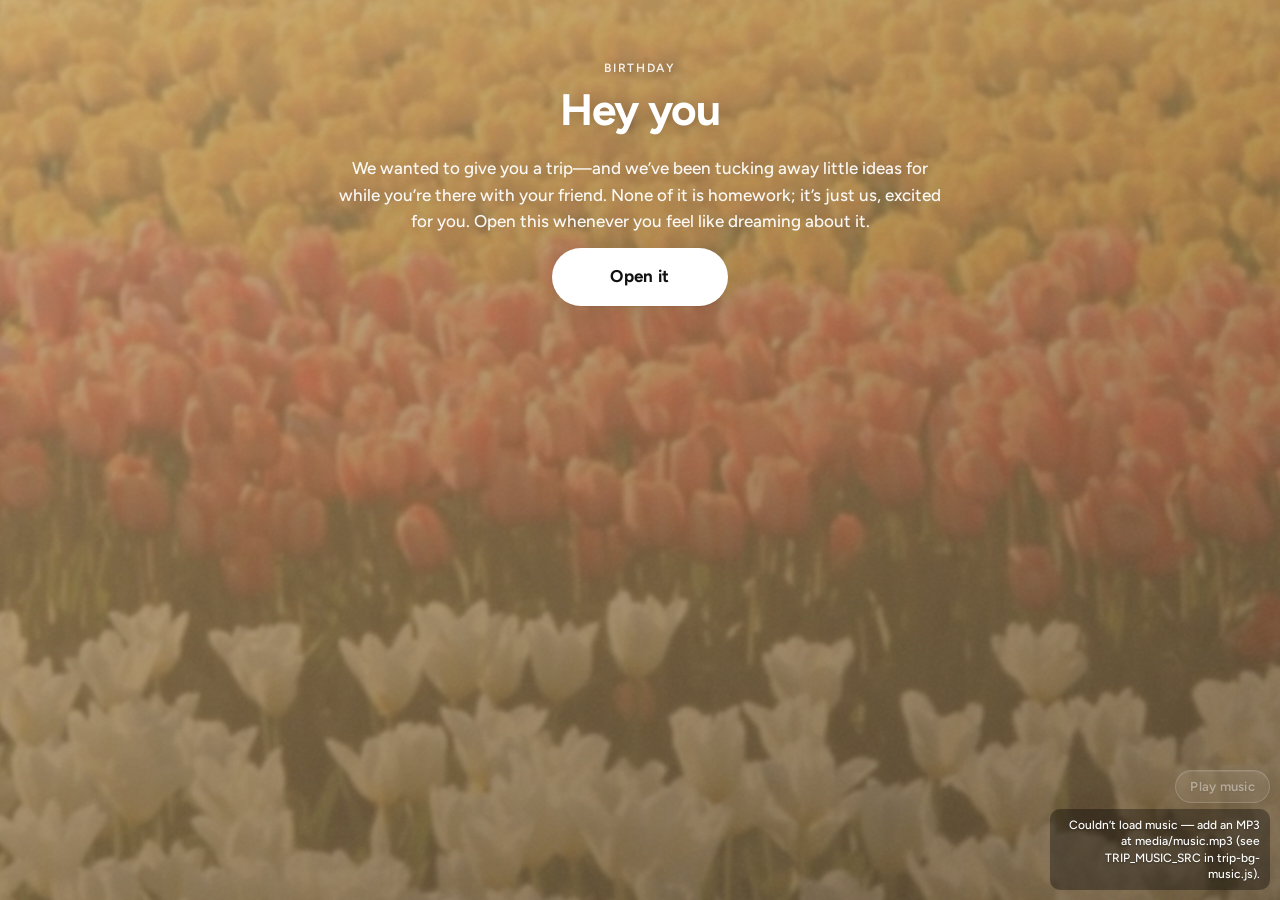
==== index.html @ 8030b51d "adding londong" ====
<!DOCTYPE html>
<html lang="en">
<head>
  <meta charset="UTF-8" />
  <script>
    (function () {
      var p = location.pathname;
      if (p.endsWith("/") || /\.html?$/i.test(p)) return;
      if (!p || p === "/") return;
      location.replace(location.origin + p + "/" + location.search + location.hash);
    })();
  </script>
  <meta name="viewport" content="width=device-width, initial-scale=1.0, viewport-fit=cover" />
  <meta name="referrer" content="strict-origin-when-cross-origin" />
  <title>For you</title>
  <link rel="preconnect" href="https://fonts.googleapis.com" />
  <link rel="preconnect" href="https://fonts.gstatic.com" crossorigin />
  <link href="https://fonts.googleapis.com/css2?family=Figtree:wght@400;500;600;700&display=swap" rel="stylesheet" />
  <link rel="stylesheet" href="styles.css" />
</head>
<body class="page-home">
  <div class="page-bg" aria-hidden="true">
    <div class="page-bg__parallax"></div>
    <div class="page-bg__tint"></div>
  </div>
  <div class="noise" aria-hidden="true"></div>

  <main class="landing">
    <header class="landing__header">
      <p class="landing__eyebrow">Birthday</p>
      <h1 class="landing__title">Hey you</h1>
      <p class="landing__lede">
        We wanted to give you a trip—and we’ve been tucking away little ideas for while you’re there with your friend. None of it is homework; it’s just us, excited for you. Open this whenever you feel like dreaming about it.
      </p>
    </header>

    <div class="landing__cta-wrap">
      <a
        href="city.html?city=amsterdam"
        class="landing-cta"
        aria-label="Open your birthday trip"
      >
        Open it
      </a>
    </div>
  </main>

  <script src="app.js" defer></script>
  <script src="js/trip-bg-music.js" defer></script>
</body>
</html>
---- styles.css ----
:root {
  --cork: #b8956c;
  --cork-dark: #9a7b52;
  --paper: #ffffff;
  --ink: #111111;
  --ink-soft: #5c5c5c;
  --font-sans: "Figtree", system-ui, -apple-system, sans-serif;
  --feed-gap: 12px;
  --feed-radius: 16px;
  --pin-aspect: 2 / 3;
  --modal-ease: cubic-bezier(0.22, 1, 0.36, 1);
}

*,
*::before,
*::after {
  box-sizing: border-box;
}

html {
  scroll-behavior: smooth;
  -webkit-text-size-adjust: 100%;
}

body {
  margin: 0;
  min-height: 100vh;
  font-family: var(--font-sans);
  font-size: 16px;
  line-height: 1.4;
  color: var(--ink);
  background: var(--cork-dark);
  padding: max(12px, env(safe-area-inset-top)) max(10px, env(safe-area-inset-right)) max(24px, env(safe-area-inset-bottom)) max(10px, env(safe-area-inset-left));
}

body.feed-modal-open {
  overflow: hidden;
}

.page-bg {
  position: fixed;
  inset: 0;
  z-index: 0;
  overflow: hidden;
  pointer-events: none;
}

.page-bg__parallax {
  position: absolute;
  left: 50%;
  top: 50%;
  width: 135vw;
  height: 135vh;
  min-width: 100%;
  min-height: 100%;
  margin-left: -67.5vw;
  margin-top: -67.5vh;
  background-image: url("assets/amsterdam-tulips-bg.png");
  background-size: cover;
  background-position: center 38%;
  background-repeat: no-repeat;
  filter: blur(2px);
  opacity: 0.68;
  will-change: transform;
  transform: translate3d(0, 0, 0);
}

.page-bg__tint {
  position: absolute;
  inset: 0;
  background: linear-gradient(
    145deg,
    rgba(184, 149, 108, 0.58) 0%,
    rgba(154, 123, 82, 0.64) 50%,
    rgba(92, 74, 48, 0.7) 100%
  );
}

.noise {
  pointer-events: none;
  position: fixed;
  inset: 0;
  opacity: 0.06;
  z-index: 1;
  background-image: url("data:image/svg+xml,%3Csvg viewBox='0 0 256 256' xmlns='http://www.w3.org/2000/svg'%3E%3Cfilter id='n'%3E%3CfeTurbulence type='fractalNoise' baseFrequency='0.9' numOctaves='4' stitchTiles='stitch'/%3E%3C/filter%3E%3Crect width='100%25' height='100%25' filter='url(%23n)'/%3E%3C/svg%3E");
}

.feed-backdrop {
  position: fixed;
  inset: 0;
  z-index: 200;
  /* No backdrop-filter: keeps the modal (above this layer) sharp; dimming only */
  background: rgba(35, 30, 22, 0.55);
  opacity: 0;
  transition: opacity 0.22s ease;
  pointer-events: none;
}

.feed-backdrop.is-visible {
  opacity: 1;
  pointer-events: auto;
}

/* City carousel: chevrons cycle Amsterdam → Paris → London (Start stays in top nav) */
.city-arrows {
  position: fixed;
  inset: 0;
  z-index: 15;
  display: flex;
  align-items: center;
  justify-content: space-between;
  padding-left: max(10px, env(safe-area-inset-left, 0px));
  padding-right: max(10px, env(safe-area-inset-right, 0px));
  pointer-events: none;
  transition: opacity 0.25s ease, visibility 0.25s ease;
}

.city-arrows__hit {
  pointer-events: auto;
  display: flex;
  align-items: center;
  justify-content: center;
  width: 44px;
  height: 44px;
  border-radius: 50%;
  color: #fff;
  text-decoration: none;
  background: rgba(255, 255, 255, 0.1);
  border: 1px solid rgba(255, 255, 255, 0.38);
  box-shadow:
    0 2px 12px rgba(0, 0, 0, 0.12),
    inset 0 1px 0 rgba(255, 255, 255, 0.22);
  backdrop-filter: blur(10px);
  -webkit-backdrop-filter: blur(10px);
  transition:
    background 0.2s ease,
    border-color 0.2s ease,
    transform 0.2s ease,
    box-shadow 0.2s ease;
}

a.city-arrows__hit:hover {
  background: rgba(255, 255, 255, 0.2);
  border-color: rgba(255, 255, 255, 0.55);
  transform: scale(1.06);
  box-shadow:
    0 4px 20px rgba(0, 0, 0, 0.18),
    inset 0 1px 0 rgba(255, 255, 255, 0.3);
}

a.city-arrows__hit:focus-visible {
  outline: 2px solid #fff;
  outline-offset: 3px;
}

.city-arrows__hit--disabled {
  opacity: 0.26;
  cursor: default;
  pointer-events: none;
  background: rgba(255, 255, 255, 0.05);
  border-color: rgba(255, 255, 255, 0.2);
  box-shadow: none;
  backdrop-filter: none;
  -webkit-backdrop-filter: none;
}

.city-arrows__side {
  display: flex;
  align-items: center;
  pointer-events: none;
}

.city-arrows__side .city-arrows__hit {
  pointer-events: auto;
}

/* `hidden` must win: `.city-arrows__hit { display: flex }` otherwise beats UA `[hidden]` */
.city-arrows__hit[hidden] {
  display: none !important;
  pointer-events: none;
}

.city-arrows__icon {
  width: 22px;
  height: 22px;
}

.city-arrows__stroke {
  fill: none;
  stroke: currentColor;
  stroke-width: 2;
  stroke-linecap: round;
  stroke-linejoin: round;
}

.trip-feed-error {
  margin: 0;
  padding: 18px 16px;
  font-size: 0.9375rem;
  line-height: 1.5;
  color: #fff;
  background: rgba(0, 0, 0, 0.35);
  border-radius: var(--feed-radius);
}

.trip-feed-error code {
  font-size: 0.8125rem;
}

body.feed-modal-open .city-arrows {
  opacity: 0;
  visibility: hidden;
  pointer-events: none;
}

@media (min-width: 900px) {
  .city-arrows__hit {
    width: 48px;
    height: 48px;
  }

  .city-arrows__icon {
    width: 24px;
    height: 24px;
  }
}

.masthead {
  position: relative;
  z-index: 1;
  max-width: 500px;
  margin: 0 auto 20px;
  padding: 8px 4px 4px;
  text-align: center;
  color: #fff;
  text-shadow: 0 1px 3px rgba(0, 0, 0, 0.25);
}

.masthead__title {
  margin: 0;
  font-size: clamp(1.75rem, 6vw, 2rem);
  font-weight: 700;
  letter-spacing: -0.03em;
  line-height: 1.1;
}

.masthead__kicker {
  margin: 6px 0 0;
  font-size: 0.8125rem;
  font-weight: 500;
  letter-spacing: 0.04em;
  text-transform: uppercase;
  opacity: 0.92;
}

.city-nav {
  margin: 0 0 12px;
  font-size: 0.8125rem;
  font-weight: 600;
  letter-spacing: 0.02em;
}

.city-nav__link {
  color: rgba(255, 255, 255, 0.88);
  text-decoration: none;
  text-underline-offset: 3px;
}

.city-nav__link:hover {
  color: #fff;
  text-decoration: underline;
}

.city-nav__link--current {
  color: #fff;
  text-decoration: underline;
  text-underline-offset: 3px;
}

.city-nav__sep {
  margin: 0 0.35em;
  opacity: 0.65;
}

body.page-paris .page-bg__parallax {
  background-image: url("https://images.unsplash.com/photo-1499856871958-5b9627545d1a?auto=format&fit=crop&w=1920&q=80");
  background-position: center 32%;
}

body.page-paris .page-bg__tint {
  background: linear-gradient(
    145deg,
    rgba(100, 118, 138, 0.52) 0%,
    rgba(72, 88, 108, 0.58) 45%,
    rgba(42, 48, 62, 0.72) 100%
  );
}

body.page-london .page-bg__parallax {
  background-image: url("https://images.unsplash.com/photo-1513635269975-59663e0ac1ad?auto=format&fit=crop&w=1920&q=80");
  background-position: center 40%;
}

body.page-london .page-bg__tint {
  background: linear-gradient(
    145deg,
    rgba(88, 92, 108, 0.5) 0%,
    rgba(52, 56, 72, 0.58) 50%,
    rgba(28, 30, 42, 0.72) 100%
  );
}

body.page-home .page-bg__parallax {
  background-position: center 42%;
  opacity: 0.55;
}

body.page-home .page-bg__tint {
  background: linear-gradient(
    160deg,
    rgba(200, 175, 140, 0.45) 0%,
    rgba(154, 123, 82, 0.55) 45%,
    rgba(88, 70, 48, 0.68) 100%
  );
}

.landing {
  position: relative;
  z-index: 2;
  width: 100%;
  max-width: 520px;
  margin: 0 auto;
  padding: clamp(24px, 6vw, 48px) 16px 40px;
}

.landing__header {
  text-align: center;
  color: #fff;
  text-shadow: 0 1px 18px rgba(0, 0, 0, 0.25);
}

.landing__eyebrow {
  margin: 0 0 8px;
  font-size: 0.75rem;
  font-weight: 600;
  letter-spacing: 0.14em;
  text-transform: uppercase;
  opacity: 0.88;
}

.landing__title {
  margin: 0 0 20px;
  font-size: clamp(2rem, 6vw, 2.75rem);
  font-weight: 700;
  line-height: 1.15;
  letter-spacing: -0.02em;
}

.landing__lede {
  margin: 0 0 14px;
  font-size: 1.0625rem;
  line-height: 1.55;
  font-weight: 500;
  color: rgba(255, 255, 255, 0.94);
  text-wrap: pretty;
}

.landing__lede--secondary {
  margin-bottom: 32px;
  font-size: 0.9375rem;
  font-weight: 400;
  opacity: 0.92;
}

.landing__cta-wrap {
  display: flex;
  justify-content: center;
  margin-top: 8px;
}

.landing-cta {
  display: inline-flex;
  align-items: center;
  justify-content: center;
  min-width: 11rem;
  padding: 16px 32px;
  border-radius: 999px;
  font: inherit;
  font-size: 1.0625rem;
  font-weight: 700;
  letter-spacing: 0.02em;
  text-decoration: none;
  color: var(--ink);
  background: var(--paper);
  border: 1px solid rgba(255, 255, 255, 0.65);
  box-shadow:
    0 1px 2px rgba(0, 0, 0, 0.06),
    0 8px 28px rgba(0, 0, 0, 0.14);
  transition:
    transform 0.2s ease,
    box-shadow 0.2s ease,
    border-color 0.2s ease;
}

.landing-cta:hover {
  transform: translateY(-2px);
  box-shadow:
    0 2px 4px rgba(0, 0, 0, 0.06),
    0 14px 40px rgba(0, 0, 0, 0.18);
  border-color: rgba(255, 255, 255, 0.9);
}

.landing-cta:focus-visible {
  outline: 2px solid #fff;
  outline-offset: 3px;
}

@media (min-width: 640px) {
  .landing {
    max-width: 640px;
  }
}

.map-block {
  position: relative;
  z-index: 1;
  width: 100%;
  max-width: 420px;
  margin: 28px auto 16px;
  padding: 0 4px;
}

.map-block__frame {
  position: relative;
  width: 100%;
  aspect-ratio: 4 / 3;
  max-height: min(52vh, 420px);
  border-radius: var(--feed-radius);
  overflow: hidden;
  box-shadow:
    0 1px 2px rgba(0, 0, 0, 0.08),
    0 6px 20px rgba(0, 0, 0, 0.12);
  background: #e8e6e1;
}

.map-block__frame iframe {
  display: block;
  position: absolute;
  inset: 0;
  width: 100%;
  height: 100%;
  border: 0;
}

.map-block__note {
  margin: 8px 0 0;
  text-align: center;
  font-size: 0.75rem;
  font-weight: 500;
}

.map-block__note a {
  color: rgba(255, 255, 255, 0.95);
  text-underline-offset: 2px;
}

.map-block__note a:hover {
  color: #fff;
}

@media (min-width: 700px) {
  .map-block {
    max-width: 720px;
  }
}

@media (min-width: 960px) {
  .map-block {
    max-width: 1000px;
  }
}

/* No z-index here: a low z-index would trap position:fixed pins under .feed-backdrop (z-index 200). */
.feed {
  position: relative;
  width: 100%;
  max-width: 420px;
  margin: 0 auto;
  display: flex;
  flex-direction: column;
  gap: var(--feed-gap);
}

@media (min-width: 700px) {
  .feed {
    max-width: 720px;
    display: grid;
    grid-template-columns: 1fr 1fr;
    gap: 16px;
    align-items: start;
  }
}

@media (min-width: 960px) {
  .feed {
    max-width: 1000px;
    grid-template-columns: repeat(3, 1fr);
  }
}

/*
 * Full-width bands inside the main feed grid. Must span all columns — otherwise the
 * parent grid places [top-row | reels-row | first loose pin] as three side-by-side
 * cells (broken “striped” layout on wide screens).
 */
.feed > .feed__top-row,
.feed > .feed__reels-row {
  display: flex;
  flex-direction: column;
  gap: var(--feed-gap);
  width: 100%;
}

@media (min-width: 700px) {
  .feed > .feed__top-row,
  .feed > .feed__reels-row {
    grid-column: 1 / -1;
    display: grid;
    grid-template-columns: repeat(3, 1fr);
    gap: 16px;
    align-items: start;
  }
}

.feed__pin-slot {
  width: 100%;
  pointer-events: none;
}

.feed__pin--interactive .feed__pin__card {
  cursor: pointer;
}

/* Reels: iframe keeps play taps; “Expand” opens the same lightbox as photo pins. */
.feed__pin--video .feed__pin__card {
  cursor: default;
}

.feed__pin--video .feed__pin__media--video {
  cursor: pointer;
}

.feed__pin__video-expand {
  position: absolute;
  right: 10px;
  bottom: 10px;
  z-index: 2;
  margin: 0;
  padding: 6px 12px;
  border: 0;
  border-radius: 999px;
  font: inherit;
  font-size: 0.8125rem;
  font-weight: 600;
  letter-spacing: 0.02em;
  color: #fff;
  background: rgba(0, 0, 0, 0.55);
  box-shadow: 0 1px 4px rgba(0, 0, 0, 0.35);
  cursor: pointer;
  -webkit-backdrop-filter: blur(6px);
  backdrop-filter: blur(6px);
}

.feed__pin__video-expand:hover {
  background: rgba(0, 0, 0, 0.72);
}

.feed__pin__video-expand:focus-visible {
  outline: 2px solid #fff;
  outline-offset: 2px;
}

.feed__pin__card.is-modal-expanded .feed__pin__video-expand {
  display: none;
}

.feed__pin--interactive .feed__pin__card:focus-visible {
  outline: 2px solid #fff;
  outline-offset: 3px;
}

.feed__pin__card {
  position: relative;
  background: var(--paper);
  border-radius: var(--feed-radius);
  overflow: hidden;
  box-shadow:
    0 1px 2px rgba(0, 0, 0, 0.06),
    0 4px 12px rgba(0, 0, 0, 0.08);
}

.feed__pin__card.is-modal {
  z-index: 400;
  isolation: isolate;
  overflow: hidden;
  box-shadow:
    0 4px 24px rgba(0, 0, 0, 0.12),
    0 24px 64px rgba(0, 0, 0, 0.22);
}

.feed__pin__card.is-modal.is-modal-expanded {
  display: flex;
  flex-direction: column;
  overflow-x: hidden;
  overflow-y: auto;
  -webkit-overflow-scrolling: touch;
  /* Breathing room + safe area so images aren’t clipped by rounded corners or iPad inset */
  padding:
    max(10px, env(safe-area-inset-top, 0px))
    max(10px, env(safe-area-inset-right, 0px))
    max(10px, env(safe-area-inset-bottom, 0px))
    max(10px, env(safe-area-inset-left, 0px));
  box-sizing: border-box;
}

/*
 * Flex-center + max dimensions avoids iPad/Safari clipping where width/height 100% + object-fit: contain
 * on the img shaves a subpixel row off the top inside overflow: hidden parents.
 */
.feed__pin__card.is-modal-expanded .feed__pin__media,
.feed__pin__card.is-modal-expanded .feed__pin__media--video {
  flex: 0 0 auto;
  width: 100%;
  max-height: none;
  aspect-ratio: unset;
  display: flex;
  align-items: center;
  justify-content: center;
  overflow: visible;
}

.feed__pin__card.is-modal-expanded .feed__pin__media img {
  display: block;
  width: auto;
  height: auto;
  max-width: 100%;
  max-height: 100%;
  object-fit: contain;
  object-position: center center;
}

.feed__pin__card.is-modal-expanded .feed__pin__media--video iframe {
  display: block;
  width: 100%;
  height: 100%;
  border: 0;
}

.feed__pin__media {
  position: relative;
  width: 100%;
  aspect-ratio: var(--pin-aspect);
  background: #e8e6e1;
  overflow: hidden;
}

.feed__pin__media img {
  display: block;
  width: 100%;
  height: 100%;
  object-fit: cover;
  object-position: center;
}

.feed__pin__media .img--houses {
  object-position: center 42%;
}

.feed__pin__media .img--stroop {
  object-position: center 45%;
}

.feed__pin__media .img--van-gogh {
  object-position: center 22%;
}

.feed__pin__media .img--windmill {
  object-position: center 40%;
}

.feed__pin__media .img--aerial {
  object-position: center 38%;
}

.feed__pin__media .img--cafe-street {
  object-position: center 45%;
}

.feed__pin__media .img--bulldog {
  object-position: center 42%;
}

.feed__pin__media .img--patio {
  object-position: center 40%;
}

.feed__pin__media .img--bakery-exterior {
  object-position: center 35%;
}

.feed__pin__media .img--cuyp-basket {
  object-position: center 42%;
}

.feed__pin__media .img--rijksmuseum {
  object-position: center 42%;
}

.feed__pin__media .img--bakery {
  object-position: center 40%;
}

.feed__pin__media .img--paris-abreuvoir {
  object-position: center 46%;
}

.feed__pin__media .img--paris-metro-saint-michel {
  object-position: center 42%;
}

.feed__pin__media .img--paris-arc-night {
  object-position: center 48%;
}

.feed__pin__media .img--paris-eiffel-night-aerial {
  object-position: center 45%;
}

.feed__pin__media .img--paris-louvre {
  object-position: center 42%;
}

.feed__pin__media .img--paris-bouquiniste-notre-dame {
  object-position: center 45%;
}

.feed__pin__media .img--paris-pastry {
  object-position: center 58%;
}

.feed__pin__media .img--paris-street-market {
  object-position: center 80%;
}

.feed__pin__media .img--paris-boulangerie {
  object-position: center 58%;
}

.feed__pin__media .img--paris-giverny {
  object-position: center 48%;
}

.feed__pin__media .img--paris-mona-lisa {
  object-position: center 42%;
}

.feed__pin__media .img--paris-apollon {
  object-position: center 38%;
}

.feed__pin__media--video {
  aspect-ratio: 9 / 16;
  background: #1a1a1a;
}

.feed__pin__media--video iframe {
  display: block;
  width: 100%;
  height: 100%;
  border: 0;
}

.feed__pin__detail {
  position: relative;
  padding: 14px 16px 20px;
  border-top: 1px solid rgba(0, 0, 0, 0.06);
}

.feed__pin__detail[hidden] {
  display: none !important;
}

.feed__pin__detail-body p {
  margin: 0 0 12px;
  font-size: 0.875rem;
  font-weight: 400;
  color: var(--ink-soft);
  line-height: 1.55;
}

.feed__pin__detail-body p:last-child {
  margin-bottom: 0;
}

.feed__pin__detail-body a {
  color: var(--cork-dark);
  font-weight: 600;
  text-underline-offset: 2px;
}

.feed__pin__detail-body a:hover {
  color: var(--ink);
}

.foot {
  position: relative;
  z-index: 1;
  max-width: 420px;
  margin: 28px auto 0;
  padding: 0 8px;
  text-align: center;
}

.foot p {
  margin: 0;
  font-size: 0.75rem;
  font-weight: 500;
  color: rgba(255, 255, 255, 0.85);
  text-shadow: 0 1px 2px rgba(0, 0, 0, 0.2);
}

/* Background music (see js/trip-bg-music.js — add media/music.mp3) */
.trip-music {
  position: fixed;
  z-index: 420;
  right: max(10px, env(safe-area-inset-right, 0px));
  bottom: max(10px, env(safe-area-inset-bottom, 0px));
  display: flex;
  flex-direction: column;
  align-items: flex-end;
  gap: 6px;
  max-width: calc(100vw - 20px);
  pointer-events: none;
}

.trip-music__btn {
  pointer-events: auto;
  margin: 0;
  padding: 8px 14px;
  border-radius: 999px;
  font-family: var(--font-sans);
  font-size: 0.8125rem;
  font-weight: 600;
  letter-spacing: 0.02em;
  color: #fff;
  background: rgba(255, 255, 255, 0.12);
  border: 1px solid rgba(255, 255, 255, 0.4);
  box-shadow:
    0 2px 14px rgba(0, 0, 0, 0.15),
    inset 0 1px 0 rgba(255, 255, 255, 0.2);
  backdrop-filter: blur(10px);
  -webkit-backdrop-filter: blur(10px);
  cursor: pointer;
  transition:
    background 0.2s ease,
    border-color 0.2s ease,
    transform 0.2s ease;
}

.trip-music__btn:hover:not(:disabled) {
  background: rgba(255, 255, 255, 0.22);
  border-color: rgba(255, 255, 255, 0.55);
  transform: scale(1.03);
}

.trip-music__btn:focus-visible {
  outline: 2px solid #fff;
  outline-offset: 3px;
}

.trip-music__btn:disabled {
  opacity: 0.45;
  cursor: not-allowed;
}

body.page-home .trip-music__btn {
  color: rgba(255, 255, 255, 0.95);
  text-shadow: 0 1px 2px rgba(0, 0, 0, 0.25);
}

.trip-music__err {
  margin: 0;
  max-width: 220px;
  padding: 8px 10px;
  font-size: 0.75rem;
  line-height: 1.35;
  font-weight: 500;
  color: #fff;
  text-align: right;
  text-shadow: 0 1px 2px rgba(0, 0, 0, 0.35);
  background: rgba(0, 0, 0, 0.35);
  border-radius: 10px;
  pointer-events: none;
}

/* Hidden off-screen so playback keeps working; iframe stays in DOM for YouTube */
.trip-music__youtube-host--hidden {
  position: fixed;
  width: 200px;
  height: 113px;
  left: -4000px;
  top: 0;
  margin: 0;
  padding: 0;
  overflow: hidden;
  opacity: 0.02;
  pointer-events: none;
  border: 0;
  /* Avoid clip:0 — some players treat fully clipped iframes as invalid (Error 153). */
}

.trip-music__audio {
  position: absolute;
  width: 1px;
  height: 1px;
  padding: 0;
  margin: -1px;
  overflow: hidden;
  clip: rect(0, 0, 0, 0);
  white-space: nowrap;
  border: 0;
}

@media (prefers-reduced-motion: reduce) {
  .feed-backdrop {
    transition: none;
  }
}
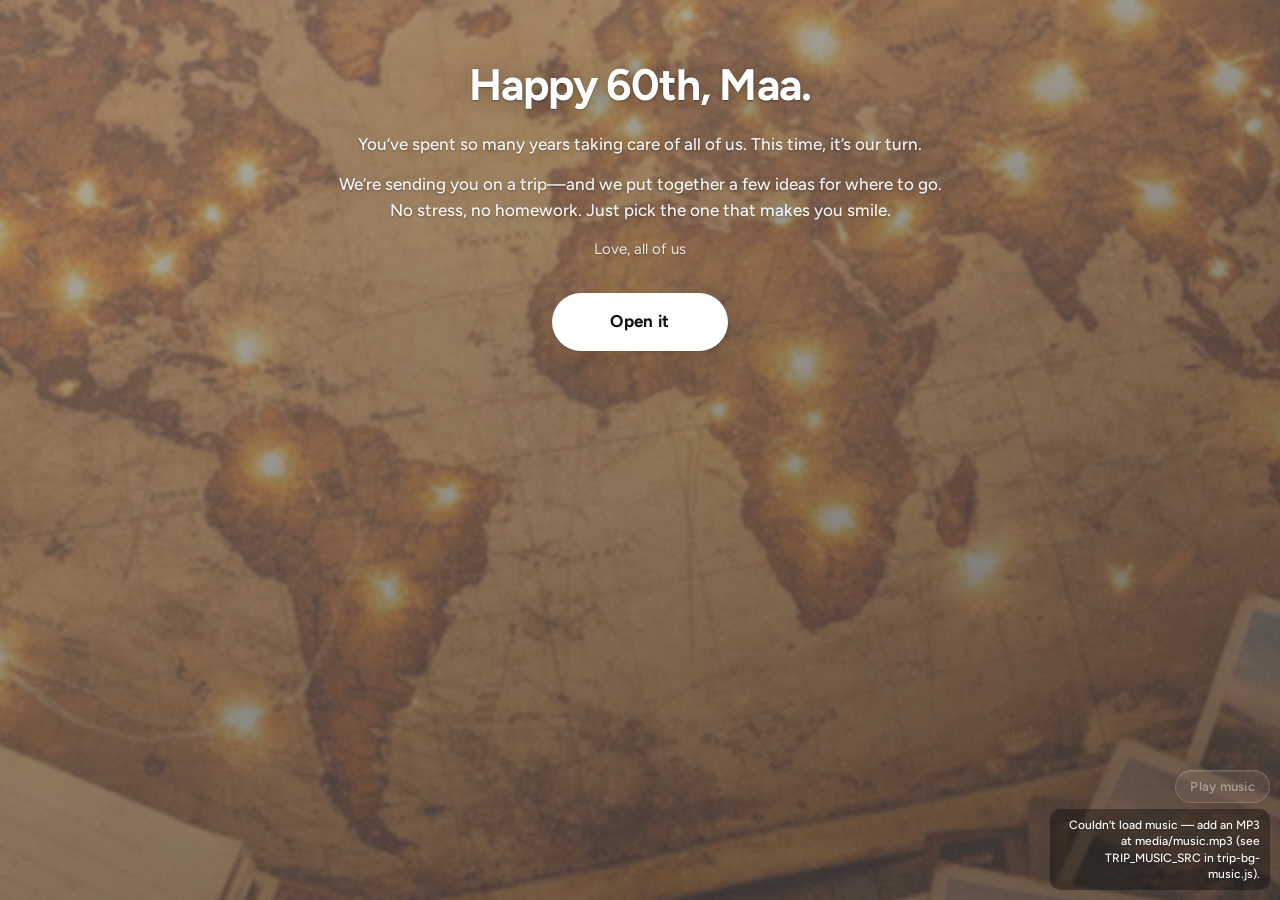
==== commit ef2f744f: "london complete, transitions, home page" ====
--- a/index.html
+++ b/index.html
@@ -12,7 +12,7 @@
   </script>
   <meta name="viewport" content="width=device-width, initial-scale=1.0, viewport-fit=cover" />
   <meta name="referrer" content="strict-origin-when-cross-origin" />
-  <title>For you</title>
+  <title>Happy 60th, Maa</title>
   <link rel="preconnect" href="https://fonts.googleapis.com" />
   <link rel="preconnect" href="https://fonts.gstatic.com" crossorigin />
   <link href="https://fonts.googleapis.com/css2?family=Figtree:wght@400;500;600;700&display=swap" rel="stylesheet" />
@@ -27,11 +27,14 @@
 
   <main class="landing">
     <header class="landing__header">
-      <p class="landing__eyebrow">Birthday</p>
-      <h1 class="landing__title">Hey you</h1>
+      <h1 class="landing__title">Happy 60th, Maa.</h1>
       <p class="landing__lede">
-        We wanted to give you a trip—and we’ve been tucking away little ideas for while you’re there with your friend. None of it is homework; it’s just us, excited for you. Open this whenever you feel like dreaming about it.
+        You’ve spent so many years taking care of all of us. This time, it’s our turn.
       </p>
+      <p class="landing__lede">
+        We’re sending you on a trip—and we put together a few ideas for where to go. No stress, no homework. Just pick the one that makes you smile.
+      </p>
+      <p class="landing__lede landing__lede--secondary">Love, all of us</p>
     </header>
 
     <div class="landing__cta-wrap">
--- a/styles.css
+++ b/styles.css
@@ -311,16 +311,18 @@
 }
 
 body.page-home .page-bg__parallax {
-  background-position: center 42%;
-  opacity: 0.55;
+  background-image: url("assets/home-world-map-bg.png");
+  background-position: center center;
+  opacity: 0.62;
+  filter: blur(1.5px);
 }
 
 body.page-home .page-bg__tint {
   background: linear-gradient(
-    160deg,
-    rgba(200, 175, 140, 0.45) 0%,
-    rgba(154, 123, 82, 0.55) 45%,
-    rgba(88, 70, 48, 0.68) 100%
+    155deg,
+    rgba(120, 132, 148, 0.38) 0%,
+    rgba(78, 86, 98, 0.48) 42%,
+    rgba(38, 42, 52, 0.62) 100%
   );
 }
 
@@ -337,6 +339,12 @@
   text-align: center;
   color: #fff;
   text-shadow: 0 1px 18px rgba(0, 0, 0, 0.25);
+}
+
+body.page-home .landing__header {
+  text-shadow:
+    0 1px 2px rgba(0, 0, 0, 0.35),
+    0 2px 28px rgba(0, 0, 0, 0.4);
 }
 
 .landing__eyebrow {
@@ -491,6 +499,28 @@
   gap: var(--feed-gap);
 }
 
+/* City carousel: crossfade when swapping boards without a full reload */
+#trip-feed {
+  opacity: 1;
+  transition: opacity 0.36s ease;
+}
+
+#trip-feed.trip-feed--transition-out {
+  opacity: 0;
+  pointer-events: none;
+}
+
+@media (prefers-reduced-motion: reduce) {
+  #trip-feed {
+    transition: none;
+  }
+
+  #trip-feed.trip-feed--transition-out {
+    opacity: 1;
+    pointer-events: auto;
+  }
+}
+
 @media (min-width: 700px) {
   .feed {
     max-width: 720px;
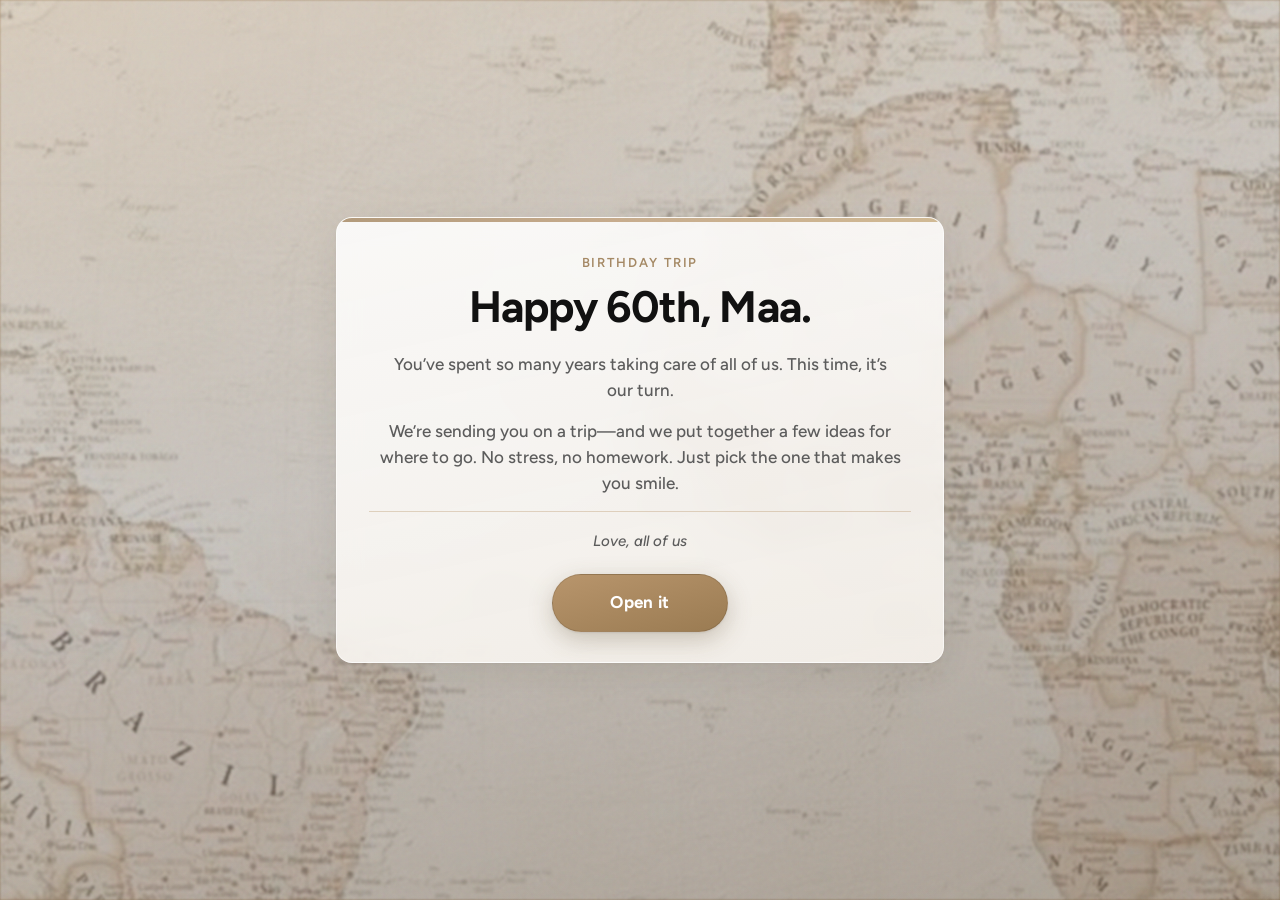
==== commit 803a9146: "london complete, transitions, home page" ====
--- a/index.html
+++ b/index.html
@@ -13,6 +13,7 @@
   <meta name="viewport" content="width=device-width, initial-scale=1.0, viewport-fit=cover" />
   <meta name="referrer" content="strict-origin-when-cross-origin" />
   <title>Happy 60th, Maa</title>
+  <link rel="icon" href="favicon.svg" type="image/svg+xml" />
   <link rel="preconnect" href="https://fonts.googleapis.com" />
   <link rel="preconnect" href="https://fonts.gstatic.com" crossorigin />
   <link href="https://fonts.googleapis.com/css2?family=Figtree:wght@400;500;600;700&display=swap" rel="stylesheet" />
@@ -26,25 +27,28 @@
   <div class="noise" aria-hidden="true"></div>
 
   <main class="landing">
-    <header class="landing__header">
-      <h1 class="landing__title">Happy 60th, Maa.</h1>
-      <p class="landing__lede">
-        You’ve spent so many years taking care of all of us. This time, it’s our turn.
-      </p>
-      <p class="landing__lede">
-        We’re sending you on a trip—and we put together a few ideas for where to go. No stress, no homework. Just pick the one that makes you smile.
-      </p>
-      <p class="landing__lede landing__lede--secondary">Love, all of us</p>
-    </header>
+    <div class="landing__panel">
+      <header class="landing__header">
+        <p class="landing__kicker">Birthday trip</p>
+        <h1 class="landing__title">Happy 60th, Maa.</h1>
+        <p class="landing__lede">
+          You’ve spent so many years taking care of all of us. This time, it’s our turn.
+        </p>
+        <p class="landing__lede">
+          We’re sending you on a trip—and we put together a few ideas for where to go. No stress, no homework. Just pick the one that makes you smile.
+        </p>
+        <p class="landing__lede landing__lede--secondary">Love, all of us</p>
+      </header>
 
-    <div class="landing__cta-wrap">
-      <a
-        href="city.html?city=amsterdam"
-        class="landing-cta"
-        aria-label="Open your birthday trip"
-      >
-        Open it
-      </a>
+      <div class="landing__cta-wrap">
+        <a
+          href="city.html?city=amsterdam"
+          class="landing-cta"
+          aria-label="Open your birthday trip"
+        >
+          Open it
+        </a>
+      </div>
     </div>
   </main>
 
--- a/styles.css
+++ b/styles.css
@@ -313,17 +313,35 @@
 body.page-home .page-bg__parallax {
   background-image: url("assets/home-world-map-bg.png");
   background-position: center center;
-  opacity: 0.62;
-  filter: blur(1.5px);
+  background-size: cover;
+  /* Match viewport (not 135vw) so cover crops less of the map */
+  width: 100vw;
+  height: 100vh;
+  min-width: 100%;
+  min-height: 100%;
+  margin-left: -50vw;
+  margin-top: -50vh;
+  opacity: 0.7;
+  filter: blur(1.25px);
 }
 
 body.page-home .page-bg__tint {
+  /* Lighter wash: less punch vs the paper card, map stays readable */
   background: linear-gradient(
-    155deg,
-    rgba(120, 132, 148, 0.38) 0%,
-    rgba(78, 86, 98, 0.48) 42%,
-    rgba(38, 42, 52, 0.62) 100%
+    165deg,
+    rgba(210, 198, 180, 0.26) 0%,
+    rgba(155, 165, 178, 0.3) 46%,
+    rgba(88, 80, 72, 0.38) 100%
   );
+}
+
+body.page-home {
+  display: flex;
+  flex-direction: column;
+  justify-content: center;
+  align-items: center;
+  min-height: 100vh;
+  min-height: 100dvh;
 }
 
 .landing {
@@ -332,7 +350,34 @@
   width: 100%;
   max-width: 520px;
   margin: 0 auto;
-  padding: clamp(24px, 6vw, 48px) 16px 40px;
+  padding: clamp(16px, 4vw, 28px) max(16px, env(safe-area-inset-left)) clamp(20px, 5vh, 36px)
+    max(16px, env(safe-area-inset-right));
+  flex-shrink: 0;
+}
+
+body.page-home .landing__panel {
+  position: relative;
+  background: linear-gradient(168deg, rgba(255, 255, 255, 0.88) 0%, rgba(252, 248, 242, 0.84) 100%);
+  border-radius: var(--feed-radius);
+  border: 1px solid rgba(255, 255, 255, 0.55);
+  box-shadow:
+    0 1px 3px rgba(42, 36, 28, 0.04),
+    0 10px 32px rgba(42, 36, 28, 0.07);
+  padding: clamp(1.5rem, 4.5vw, 2.25rem) clamp(1.25rem, 4vw, 2rem) clamp(1.35rem, 4vw, 1.85rem);
+  overflow: hidden;
+  -webkit-backdrop-filter: blur(12px);
+  backdrop-filter: blur(12px);
+}
+
+body.page-home .landing__panel::before {
+  content: "";
+  position: absolute;
+  left: 0;
+  right: 0;
+  top: 0;
+  height: 4px;
+  background: linear-gradient(90deg, var(--cork-dark), var(--cork), #c4a574);
+  opacity: 0.75;
 }
 
 .landing__header {
@@ -342,9 +387,39 @@
 }
 
 body.page-home .landing__header {
-  text-shadow:
-    0 1px 2px rgba(0, 0, 0, 0.35),
-    0 2px 28px rgba(0, 0, 0, 0.4);
+  color: var(--ink);
+  text-shadow: none;
+}
+
+body.page-home .landing__kicker {
+  margin: 0 0 10px;
+  font-size: 0.8125rem;
+  font-weight: 600;
+  letter-spacing: 0.14em;
+  text-transform: uppercase;
+  color: var(--cork-dark);
+  opacity: 0.88;
+}
+
+body.page-home .landing__title {
+  color: var(--ink);
+  margin-bottom: 1.125rem;
+}
+
+body.page-home .landing__lede {
+  color: var(--ink-soft);
+  font-weight: 500;
+}
+
+body.page-home .landing__lede--secondary {
+  margin-top: 0.25rem;
+  margin-bottom: 0;
+  padding-top: 1.125rem;
+  border-top: 1px solid rgba(184, 149, 108, 0.38);
+  color: var(--ink-soft);
+  font-style: italic;
+  font-weight: 500;
+  opacity: 1;
 }
 
 .landing__eyebrow {
@@ -384,6 +459,10 @@
   display: flex;
   justify-content: center;
   margin-top: 8px;
+}
+
+body.page-home .landing__cta-wrap {
+  margin-top: 1.35rem;
 }
 
 .landing-cta {
@@ -423,6 +502,27 @@
   outline-offset: 3px;
 }
 
+body.page-home .landing-cta {
+  color: #fff;
+  background: linear-gradient(165deg, var(--cork) 0%, var(--cork-dark) 100%);
+  border: 1px solid rgba(0, 0, 0, 0.1);
+  box-shadow:
+    0 1px 2px rgba(0, 0, 0, 0.08),
+    0 8px 24px rgba(92, 74, 48, 0.28);
+}
+
+body.page-home .landing-cta:hover {
+  border-color: rgba(0, 0, 0, 0.14);
+  box-shadow:
+    0 2px 4px rgba(0, 0, 0, 0.08),
+    0 14px 36px rgba(74, 58, 40, 0.32);
+}
+
+body.page-home .landing-cta:focus-visible {
+  outline: 2px solid var(--cork-dark);
+  outline-offset: 3px;
+}
+
 @media (min-width: 640px) {
   .landing {
     max-width: 640px;
@@ -913,11 +1013,6 @@
   cursor: not-allowed;
 }
 
-body.page-home .trip-music__btn {
-  color: rgba(255, 255, 255, 0.95);
-  text-shadow: 0 1px 2px rgba(0, 0, 0, 0.25);
-}
-
 .trip-music__err {
   margin: 0;
   max-width: 220px;
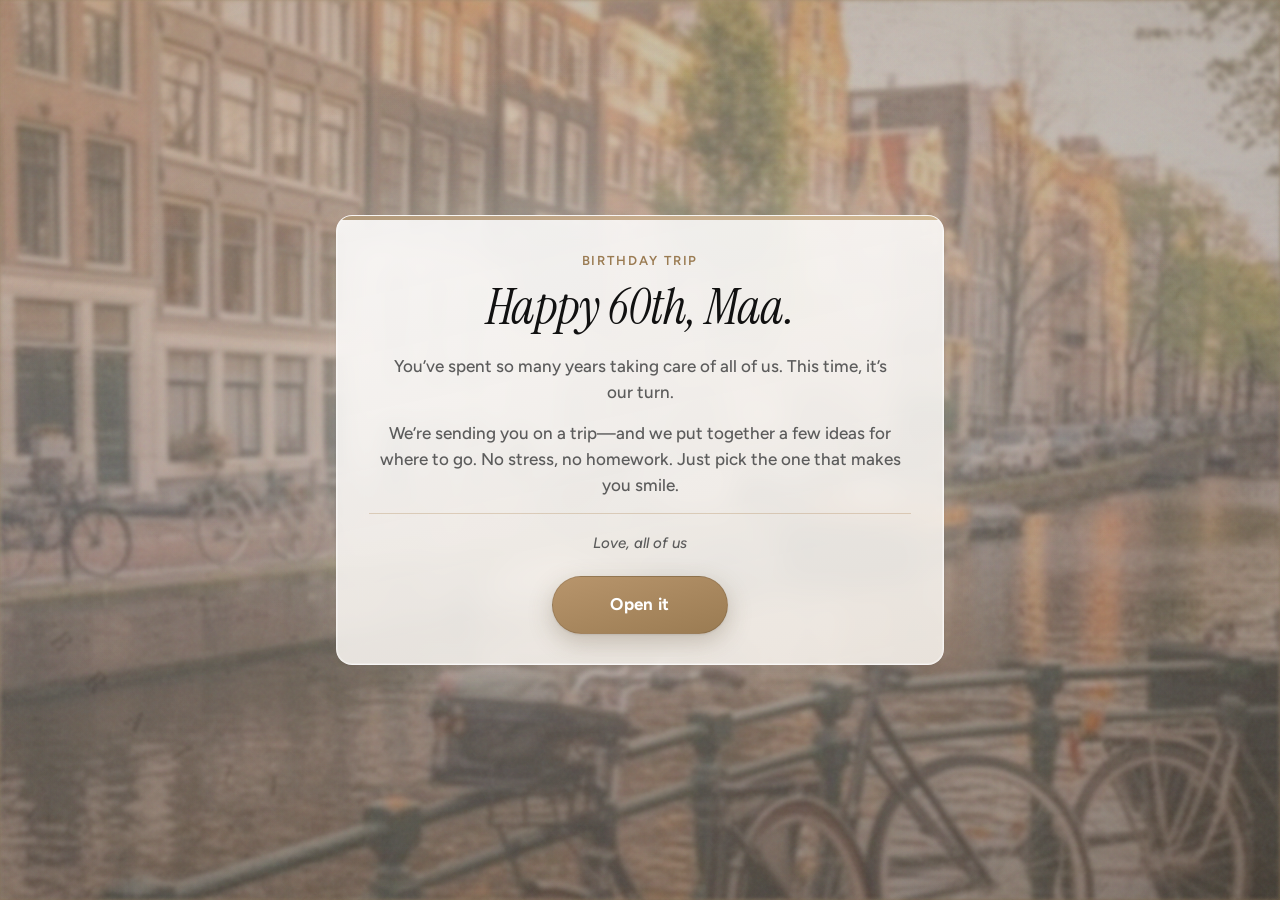
==== commit d90c10ad: "london complete, transitions, home page" ====
--- a/index.html
+++ b/index.html
@@ -16,12 +16,16 @@
   <link rel="icon" href="favicon.svg" type="image/svg+xml" />
   <link rel="preconnect" href="https://fonts.googleapis.com" />
   <link rel="preconnect" href="https://fonts.gstatic.com" crossorigin />
-  <link href="https://fonts.googleapis.com/css2?family=Figtree:wght@400;500;600;700&display=swap" rel="stylesheet" />
+  <link
+    href="https://fonts.googleapis.com/css2?family=Figtree:wght@400;500;600;700&family=Instrument+Serif:ital@0;1&display=swap"
+    rel="stylesheet"
+  />
   <link rel="stylesheet" href="styles.css" />
 </head>
 <body class="page-home">
   <div class="page-bg" aria-hidden="true">
-    <div class="page-bg__parallax"></div>
+    <div class="page-bg__parallax page-bg__parallax--home-base"></div>
+    <div class="page-bg__parallax page-bg__parallax--home-map"></div>
     <div class="page-bg__tint"></div>
   </div>
   <div class="noise" aria-hidden="true"></div>
--- a/styles.css
+++ b/styles.css
@@ -5,6 +5,7 @@
   --ink: #111111;
   --ink-soft: #5c5c5c;
   --font-sans: "Figtree", system-ui, -apple-system, sans-serif;
+  --font-display: "Instrument Serif", Georgia, "Times New Roman", serif;
   --feed-gap: 12px;
   --feed-radius: 16px;
   --pin-aspect: 2 / 3;
@@ -310,19 +311,38 @@
   );
 }
 
+/* Reset city defaults; two layers = photo atmosphere + faint map texture */
 body.page-home .page-bg__parallax {
-  background-image: url("assets/home-world-map-bg.png");
-  background-position: center center;
-  background-size: cover;
-  /* Match viewport (not 135vw) so cover crops less of the map */
+  background-image: none;
   width: 100vw;
   height: 100vh;
   min-width: 100%;
   min-height: 100%;
   margin-left: -50vw;
   margin-top: -50vh;
-  opacity: 0.7;
-  filter: blur(1.25px);
+  opacity: 1;
+  filter: none;
+}
+
+/* Golden-hour canal: reads as “journey,” not a cartoon map */
+body.page-home .page-bg__parallax--home-base {
+  background-image: url("assets/amsterdam-canal-golden.png");
+  background-position: center 42%;
+  background-size: cover;
+  background-repeat: no-repeat;
+  opacity: 0.68;
+  filter: blur(2px) saturate(0.88) brightness(0.92);
+}
+
+/* Map only as a whisper; swap/remove this layer if you replace the PNG with a vintage chart */
+body.page-home .page-bg__parallax--home-map {
+  background-image: url("assets/home-world-map-bg.png");
+  background-position: center center;
+  background-size: cover;
+  background-repeat: no-repeat;
+  opacity: 0.2;
+  filter: grayscale(1) contrast(1.08) blur(1.75px);
+  mix-blend-mode: soft-light;
 }
 
 body.page-home .page-bg__tint {
@@ -333,6 +353,22 @@
     rgba(155, 165, 178, 0.3) 46%,
     rgba(88, 80, 72, 0.38) 100%
   );
+}
+
+/* Soft vignette + faint spotlight so the first view feels “lit,” not flat */
+body.page-home .page-bg::after {
+  content: "";
+  position: absolute;
+  inset: 0;
+  z-index: 2;
+  pointer-events: none;
+  background:
+    radial-gradient(
+      ellipse 72% 58% at 50% 42%,
+      rgba(255, 252, 246, 0.14) 0%,
+      transparent 62%
+    ),
+    radial-gradient(ellipse 105% 95% at 50% 50%, transparent 40%, rgba(38, 32, 26, 0.22) 100%);
 }
 
 body.page-home {
@@ -355,6 +391,28 @@
   flex-shrink: 0;
 }
 
+@keyframes landing-hero-in {
+  from {
+    opacity: 0;
+    transform: translateY(18px) scale(0.988);
+  }
+  to {
+    opacity: 1;
+    transform: translateY(0) scale(1);
+  }
+}
+
+@keyframes landing-hero-line {
+  from {
+    opacity: 0;
+    transform: translateY(10px);
+  }
+  to {
+    opacity: 1;
+    transform: translateY(0);
+  }
+}
+
 body.page-home .landing__panel {
   position: relative;
   background: linear-gradient(168deg, rgba(255, 255, 255, 0.88) 0%, rgba(252, 248, 242, 0.84) 100%);
@@ -362,11 +420,43 @@
   border: 1px solid rgba(255, 255, 255, 0.55);
   box-shadow:
     0 1px 3px rgba(42, 36, 28, 0.04),
-    0 10px 32px rgba(42, 36, 28, 0.07);
+    0 10px 32px rgba(42, 36, 28, 0.07),
+    0 0 0 1px rgba(255, 255, 255, 0.25) inset,
+    0 0 80px -20px rgba(255, 248, 232, 0.45);
   padding: clamp(1.5rem, 4.5vw, 2.25rem) clamp(1.25rem, 4vw, 2rem) clamp(1.35rem, 4vw, 1.85rem);
   overflow: hidden;
   -webkit-backdrop-filter: blur(12px);
   backdrop-filter: blur(12px);
+  animation: landing-hero-in 1s var(--modal-ease) both;
+}
+
+body.page-home .landing__header > .landing__kicker {
+  animation: landing-hero-line 0.75s var(--modal-ease) 0.12s both;
+}
+
+body.page-home .landing__header > .landing__title {
+  animation: landing-hero-line 0.78s var(--modal-ease) 0.2s both;
+}
+
+body.page-home .landing__header > .landing__lede {
+  animation: landing-hero-line 0.72s var(--modal-ease) both;
+}
+
+/* Kicker is first <p>; ledes are 2nd–4th <p> in the header */
+body.page-home .landing__header > .landing__lede:nth-of-type(2) {
+  animation-delay: 0.3s;
+}
+
+body.page-home .landing__header > .landing__lede:nth-of-type(3) {
+  animation-delay: 0.38s;
+}
+
+body.page-home .landing__header > .landing__lede:nth-of-type(4) {
+  animation-delay: 0.46s;
+}
+
+body.page-home .landing__cta-wrap {
+  animation: landing-hero-line 0.72s var(--modal-ease) 0.54s both;
 }
 
 body.page-home .landing__panel::before {
@@ -402,6 +492,12 @@
 }
 
 body.page-home .landing__title {
+  font-family: var(--font-display);
+  font-weight: 400;
+  font-style: italic;
+  letter-spacing: -0.015em;
+  line-height: 1.08;
+  font-size: clamp(2.35rem, 7.2vw, 3.15rem);
   color: var(--ink);
   margin-bottom: 1.125rem;
 }
@@ -1060,4 +1156,12 @@
   .feed-backdrop {
     transition: none;
   }
-}
+
+  body.page-home .landing__panel,
+  body.page-home .landing__header > .landing__kicker,
+  body.page-home .landing__header > .landing__title,
+  body.page-home .landing__header > .landing__lede,
+  body.page-home .landing__cta-wrap {
+    animation: none;
+  }
+}
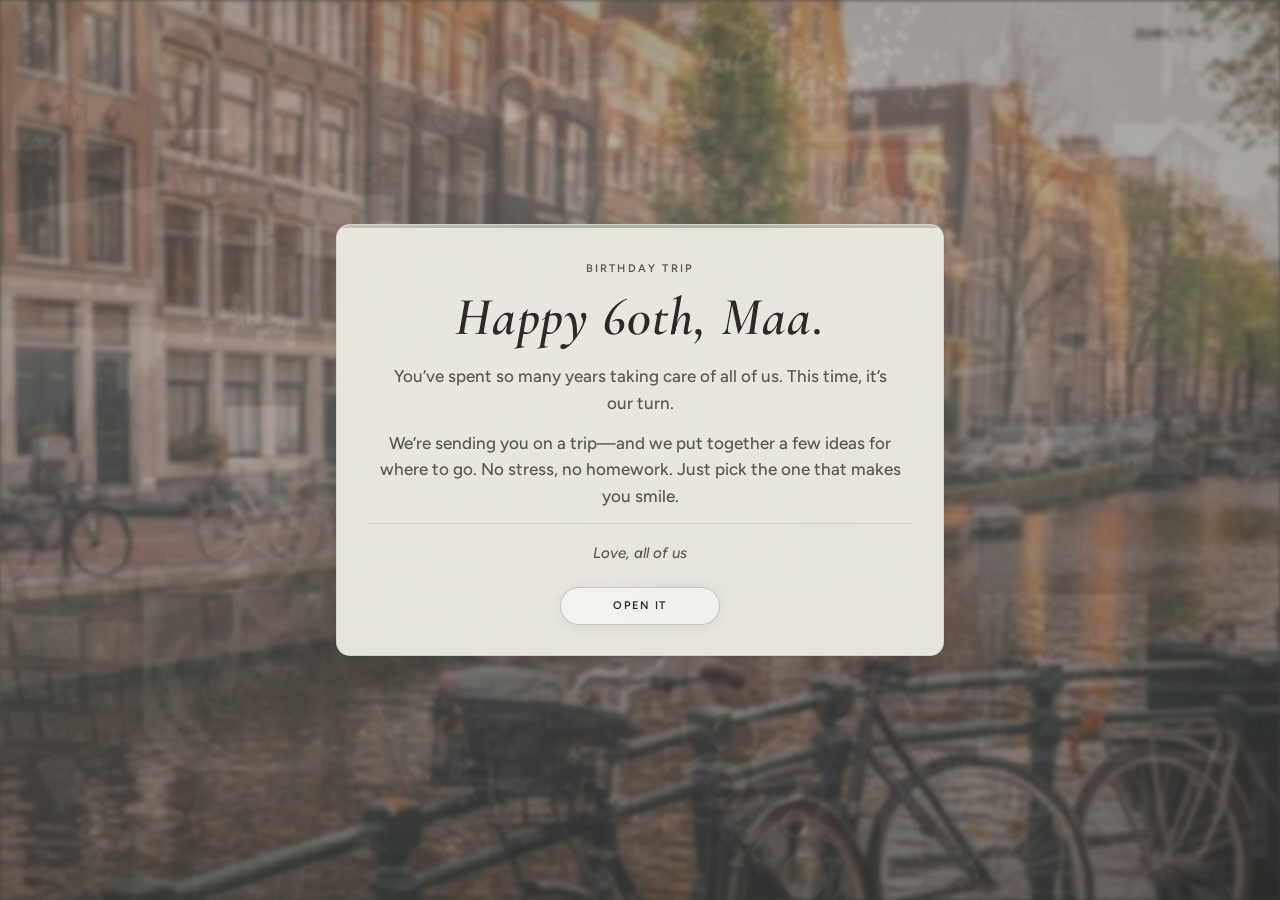
==== commit b14bb17d: "london complete, transitions, home page" ====
--- a/index.html
+++ b/index.html
@@ -17,7 +17,7 @@
   <link rel="preconnect" href="https://fonts.googleapis.com" />
   <link rel="preconnect" href="https://fonts.gstatic.com" crossorigin />
   <link
-    href="https://fonts.googleapis.com/css2?family=Figtree:wght@400;500;600;700&family=Instrument+Serif:ital@0;1&display=swap"
+    href="https://fonts.googleapis.com/css2?family=Cormorant+Garamond:ital,wght@0,400;0,600;1,400&family=Figtree:wght@400;500;600;700&display=swap"
     rel="stylesheet"
   />
   <link rel="stylesheet" href="styles.css" />
--- a/styles.css
+++ b/styles.css
@@ -6,6 +6,10 @@
   --ink-soft: #5c5c5c;
   --font-sans: "Figtree", system-ui, -apple-system, sans-serif;
   --font-display: "Instrument Serif", Georgia, "Times New Roman", serif;
+  --font-editorial: "Cormorant Garamond", "Times New Roman", Times, serif;
+  --city-paper: #efede6;
+  --city-ink: #2c2926;
+  --city-ink-soft: #5c5852;
   --feed-gap: 12px;
   --feed-radius: 16px;
   --pin-aspect: 2 / 3;
@@ -283,6 +287,383 @@
   opacity: 0.65;
 }
 
+/* ─── City pages: editorial hero + cream board (Bali-light) ─── */
+body.page-city {
+  padding-top: 0;
+  padding-left: 0;
+  padding-right: 0;
+  padding-bottom: max(20px, env(safe-area-inset-bottom, 0px));
+  background: var(--city-paper);
+  color: var(--city-ink);
+}
+
+body.page-city .page-bg {
+  display: none;
+}
+
+body.page-city .noise {
+  opacity: 0.035;
+  z-index: 3;
+}
+
+.city-hero {
+  position: relative;
+  display: flex;
+  flex-direction: column;
+  min-height: min(88vh, 52rem);
+  color: #fff;
+  text-align: center;
+  overflow: hidden;
+}
+
+.city-hero__bg {
+  position: absolute;
+  inset: 0;
+  background-color: #3a3835;
+  background-image: url("assets/amsterdam-canal-golden.png");
+  background-size: cover;
+  background-repeat: no-repeat;
+  background-position: center 42%;
+  transform: scale(1.02);
+  filter: blur(2px) saturate(0.92) contrast(1.02);
+}
+
+.city-hero__scrim {
+  position: absolute;
+  inset: 0;
+  background: linear-gradient(
+    180deg,
+    rgba(22, 20, 18, 0.35) 0%,
+    rgba(22, 20, 18, 0.15) 38%,
+    rgba(22, 20, 18, 0.5) 100%
+  );
+  pointer-events: none;
+}
+
+.city-hero__top {
+  position: relative;
+  z-index: 2;
+  padding: max(14px, env(safe-area-inset-top, 0px)) max(16px, env(safe-area-inset-right, 0px)) 0
+    max(16px, env(safe-area-inset-left, 0px));
+}
+
+.city-hero__nav.city-nav {
+  margin: 0;
+  font-size: 0.6875rem;
+  font-weight: 600;
+  letter-spacing: 0.16em;
+  text-transform: uppercase;
+}
+
+.city-hero__nav .city-nav__link {
+  color: rgba(255, 255, 255, 0.82);
+}
+
+.city-hero__nav .city-nav__link:hover {
+  color: #fff;
+}
+
+.city-hero__nav .city-nav__link--current {
+  color: #fff;
+}
+
+.city-hero__center {
+  position: relative;
+  z-index: 2;
+  flex: 1;
+  display: flex;
+  flex-direction: column;
+  justify-content: center;
+  align-items: center;
+  gap: 0.65rem;
+  padding: 1.25rem max(20px, env(safe-area-inset-left, 0px)) max(28px, env(safe-area-inset-bottom, 0px))
+    max(20px, env(safe-area-inset-right, 0px));
+  max-width: 36rem;
+  margin: 0 auto;
+  width: 100%;
+}
+
+.city-hero__eyebrow {
+  margin: 0;
+  font-family: var(--font-sans);
+  font-size: 0.6875rem;
+  font-weight: 600;
+  letter-spacing: 0.2em;
+  text-transform: uppercase;
+  opacity: 0.92;
+}
+
+.city-hero__title {
+  margin: 0;
+  font-family: var(--font-editorial);
+  font-size: clamp(2.75rem, 11vw, 4.25rem);
+  font-weight: 600;
+  line-height: 0.98;
+  letter-spacing: 0.04em;
+  text-transform: uppercase;
+  text-shadow: 0 2px 40px rgba(0, 0, 0, 0.35);
+}
+
+.city-hero__kicker {
+  margin: 0;
+  font-family: var(--font-sans);
+  font-size: 0.8125rem;
+  font-weight: 600;
+  letter-spacing: 0.14em;
+  text-transform: uppercase;
+  opacity: 0.9;
+}
+
+.city-hero__lede {
+  margin: 0.75rem 0 0;
+  font-family: var(--font-sans);
+  font-size: clamp(0.9375rem, 2.8vw, 1.0625rem);
+  font-weight: 500;
+  line-height: 1.55;
+  max-width: 28rem;
+  color: rgba(255, 255, 255, 0.92);
+  text-shadow: 0 1px 12px rgba(0, 0, 0, 0.25);
+}
+
+.city-hero__cta {
+  margin-top: 1.25rem;
+  display: inline-flex;
+  align-items: center;
+  justify-content: center;
+  padding: 0.65rem 1.65rem;
+  border-radius: 999px;
+  font-family: var(--font-sans);
+  font-size: 0.75rem;
+  font-weight: 600;
+  letter-spacing: 0.14em;
+  text-transform: uppercase;
+  text-decoration: none;
+  color: #fff;
+  border: 1px solid rgba(255, 255, 255, 0.55);
+  background: rgba(255, 255, 255, 0.06);
+  box-shadow: 0 2px 24px rgba(0, 0, 0, 0.12);
+  transition:
+    background 0.2s ease,
+    border-color 0.2s ease,
+    transform 0.2s ease;
+}
+
+.city-hero__cta:hover {
+  background: rgba(255, 255, 255, 0.14);
+  border-color: rgba(255, 255, 255, 0.75);
+  transform: translateY(-1px);
+}
+
+.city-hero__cta:focus-visible {
+  outline: 2px solid #fff;
+  outline-offset: 3px;
+}
+
+body.page-paris .city-hero__bg {
+  background-image: url("assets/paris-eiffel-night-aerial.png");
+  background-position: center 45%;
+}
+
+body.page-london .city-hero__bg {
+  background-image: url("assets/london-westminster-aerial.png");
+  background-position: center 38%;
+  /* Slightly zoom out vs other cities (base uses scale(1.02)) */
+  transform: scale(0.97);
+  transform-origin: center center;
+}
+
+.city-board {
+  position: relative;
+  z-index: 1;
+  background: var(--city-paper);
+  padding: clamp(2.25rem, 5vw, 3rem) 0 clamp(1.5rem, 4vw, 2.25rem);
+}
+
+.city-board__intro {
+  max-width: 34rem;
+  margin: 0 auto clamp(2rem, 5vw, 2.75rem);
+  padding: 0 max(18px, env(safe-area-inset-left, 0px)) 0 max(18px, env(safe-area-inset-right, 0px));
+  text-align: center;
+}
+
+.city-board__intro-title {
+  margin: 0 0 0.65rem;
+  font-family: var(--font-editorial);
+  font-size: clamp(1.5rem, 4vw, 1.85rem);
+  font-weight: 600;
+  letter-spacing: 0.12em;
+  text-transform: uppercase;
+  color: var(--city-ink);
+}
+
+.city-board__intro-lede {
+  margin: 0;
+  font-family: var(--font-sans);
+  font-size: 0.9375rem;
+  font-weight: 500;
+  line-height: 1.55;
+  color: var(--city-ink-soft);
+}
+
+.city-split {
+  display: grid;
+  gap: clamp(1.5rem, 4vw, 2.25rem);
+  align-items: center;
+  max-width: 68rem;
+  margin: 0 auto clamp(2.25rem, 5vw, 3rem);
+  padding: 0 max(18px, env(safe-area-inset-left, 0px)) 0 max(18px, env(safe-area-inset-right, 0px));
+}
+
+@media (min-width: 800px) {
+  .city-split {
+    grid-template-columns: 1fr 1fr;
+    gap: clamp(2rem, 4vw, 3rem);
+  }
+}
+
+.city-split__media {
+  margin: 0;
+  border-radius: 14px;
+  overflow: hidden;
+  box-shadow:
+    0 1px 3px rgba(42, 36, 28, 0.06),
+    0 12px 36px rgba(42, 36, 28, 0.08);
+}
+
+.city-split__img {
+  display: block;
+  width: 100%;
+  height: auto;
+  min-height: 220px;
+  max-height: min(52vh, 420px);
+  object-fit: cover;
+  object-position: center;
+}
+
+.city-split__copy {
+  padding: 0.25rem 0;
+}
+
+.city-split__title {
+  margin: 0 0 0.75rem;
+  font-family: var(--font-editorial);
+  font-size: clamp(1.65rem, 4vw, 2.15rem);
+  font-weight: 600;
+  line-height: 1.15;
+  letter-spacing: 0.02em;
+  color: var(--city-ink);
+}
+
+.city-split__text {
+  margin: 0 0 1.25rem;
+  font-family: var(--font-sans);
+  font-size: 1rem;
+  font-weight: 500;
+  line-height: 1.6;
+  color: var(--city-ink-soft);
+}
+
+.city-split__cta {
+  display: inline-flex;
+  align-items: center;
+  justify-content: center;
+  padding: 0.55rem 1.35rem;
+  border-radius: 999px;
+  font-family: var(--font-sans);
+  font-size: 0.6875rem;
+  font-weight: 600;
+  letter-spacing: 0.14em;
+  text-transform: uppercase;
+  text-decoration: none;
+  color: var(--city-ink);
+  border: 1px solid rgba(44, 41, 38, 0.22);
+  background: rgba(255, 255, 255, 0.45);
+  transition:
+    background 0.2s ease,
+    border-color 0.2s ease,
+    transform 0.2s ease;
+}
+
+.city-split__cta:hover {
+  background: rgba(255, 255, 255, 0.85);
+  border-color: rgba(44, 41, 38, 0.32);
+  transform: translateY(-1px);
+}
+
+.city-split__cta:focus-visible {
+  outline: 2px solid var(--city-ink);
+  outline-offset: 3px;
+}
+
+body.page-city .feed {
+  margin-top: 0.5rem;
+}
+
+body.page-city .trip-feed-error {
+  color: var(--city-ink);
+  background: rgba(255, 255, 255, 0.92);
+  border: 1px solid rgba(0, 0, 0, 0.08);
+  box-shadow: 0 4px 20px rgba(0, 0, 0, 0.06);
+}
+
+body.page-city .map-block {
+  margin-top: clamp(2rem, 4vw, 2.5rem);
+}
+
+body.page-city .map-block__frame {
+  box-shadow:
+    0 1px 3px rgba(42, 36, 28, 0.05),
+    0 8px 28px rgba(42, 36, 28, 0.08);
+}
+
+body.page-city .map-block__note a {
+  color: var(--city-ink-soft);
+  text-shadow: none;
+}
+
+body.page-city .map-block__note a:hover {
+  color: var(--city-ink);
+}
+
+.foot--city {
+  max-width: 68rem;
+  margin-top: clamp(1.75rem, 4vw, 2.25rem);
+  margin-left: auto;
+  margin-right: auto;
+  padding: 1.5rem max(18px, env(safe-area-inset-left, 0px)) 0 max(18px, env(safe-area-inset-right, 0px));
+  border-top: 1px solid rgba(44, 41, 38, 0.08);
+}
+
+.foot--city p {
+  color: var(--city-ink-soft);
+  text-shadow: none;
+}
+
+body.page-city .trip-music__btn {
+  color: var(--city-ink);
+  background: rgba(255, 255, 255, 0.88);
+  border: 1px solid rgba(44, 41, 38, 0.12);
+  box-shadow:
+    0 2px 14px rgba(0, 0, 0, 0.08),
+    inset 0 1px 0 rgba(255, 255, 255, 0.9);
+}
+
+body.page-city .trip-music__btn:hover:not(:disabled) {
+  background: #fff;
+  border-color: rgba(44, 41, 38, 0.2);
+}
+
+body.page-city .trip-music__btn:focus-visible {
+  outline: 2px solid var(--city-ink);
+}
+
+body.page-city .trip-music__err {
+  color: var(--city-ink);
+  text-shadow: none;
+  background: rgba(255, 255, 255, 0.95);
+  border: 1px solid rgba(0, 0, 0, 0.06);
+}
+
 body.page-paris .page-bg__parallax {
   background-image: url("https://images.unsplash.com/photo-1499856871958-5b9627545d1a?auto=format&fit=crop&w=1920&q=80");
   background-position: center 32%;
@@ -346,12 +727,12 @@
 }
 
 body.page-home .page-bg__tint {
-  /* Lighter wash: less punch vs the paper card, map stays readable */
+  /* Align with city pages: muted sage / warm neutral wash */
   background: linear-gradient(
     165deg,
-    rgba(210, 198, 180, 0.26) 0%,
-    rgba(155, 165, 178, 0.3) 46%,
-    rgba(88, 80, 72, 0.38) 100%
+    rgba(200, 208, 198, 0.22) 0%,
+    rgba(165, 172, 168, 0.28) 48%,
+    rgba(72, 78, 74, 0.42) 100%
   );
 }
 
@@ -378,6 +759,12 @@
   align-items: center;
   min-height: 100vh;
   min-height: 100dvh;
+  background: #2a2826;
+  color: var(--city-ink);
+}
+
+body.page-home .noise {
+  opacity: 0.035;
 }
 
 .landing {
@@ -415,18 +802,16 @@
 
 body.page-home .landing__panel {
   position: relative;
-  background: linear-gradient(168deg, rgba(255, 255, 255, 0.88) 0%, rgba(252, 248, 242, 0.84) 100%);
-  border-radius: var(--feed-radius);
-  border: 1px solid rgba(255, 255, 255, 0.55);
+  background: rgba(239, 237, 230, 0.94);
+  border-radius: 14px;
+  border: 1px solid rgba(44, 41, 38, 0.1);
   box-shadow:
-    0 1px 3px rgba(42, 36, 28, 0.04),
-    0 10px 32px rgba(42, 36, 28, 0.07),
-    0 0 0 1px rgba(255, 255, 255, 0.25) inset,
-    0 0 80px -20px rgba(255, 248, 232, 0.45);
+    0 1px 3px rgba(42, 36, 28, 0.06),
+    0 16px 48px rgba(22, 20, 18, 0.12);
   padding: clamp(1.5rem, 4.5vw, 2.25rem) clamp(1.25rem, 4vw, 2rem) clamp(1.35rem, 4vw, 1.85rem);
   overflow: hidden;
-  -webkit-backdrop-filter: blur(12px);
-  backdrop-filter: blur(12px);
+  -webkit-backdrop-filter: blur(14px);
+  backdrop-filter: blur(14px);
   animation: landing-hero-in 1s var(--modal-ease) both;
 }
 
@@ -465,9 +850,14 @@
   left: 0;
   right: 0;
   top: 0;
-  height: 4px;
-  background: linear-gradient(90deg, var(--cork-dark), var(--cork), #c4a574);
-  opacity: 0.75;
+  height: 3px;
+  background: linear-gradient(
+    90deg,
+    rgba(44, 41, 38, 0.2) 0%,
+    rgba(92, 108, 98, 0.45) 50%,
+    rgba(44, 41, 38, 0.2) 100%
+  );
+  opacity: 1;
 }
 
 .landing__header {
@@ -482,28 +872,28 @@
 }
 
 body.page-home .landing__kicker {
-  margin: 0 0 10px;
-  font-size: 0.8125rem;
+  margin: 0 0 12px;
+  font-size: 0.6875rem;
   font-weight: 600;
-  letter-spacing: 0.14em;
+  letter-spacing: 0.2em;
   text-transform: uppercase;
-  color: var(--cork-dark);
-  opacity: 0.88;
+  color: var(--city-ink-soft);
+  opacity: 0.95;
 }
 
 body.page-home .landing__title {
-  font-family: var(--font-display);
-  font-weight: 400;
+  font-family: var(--font-editorial);
+  font-weight: 600;
   font-style: italic;
-  letter-spacing: -0.015em;
-  line-height: 1.08;
-  font-size: clamp(2.35rem, 7.2vw, 3.15rem);
-  color: var(--ink);
+  letter-spacing: 0.02em;
+  line-height: 1.06;
+  font-size: clamp(2.5rem, 8vw, 3.35rem);
+  color: var(--city-ink);
   margin-bottom: 1.125rem;
 }
 
 body.page-home .landing__lede {
-  color: var(--ink-soft);
+  color: var(--city-ink-soft);
   font-weight: 500;
 }
 
@@ -511,8 +901,8 @@
   margin-top: 0.25rem;
   margin-bottom: 0;
   padding-top: 1.125rem;
-  border-top: 1px solid rgba(184, 149, 108, 0.38);
-  color: var(--ink-soft);
+  border-top: 1px solid rgba(44, 41, 38, 0.12);
+  color: var(--city-ink-soft);
   font-style: italic;
   font-weight: 500;
   opacity: 1;
@@ -598,24 +988,28 @@
   outline-offset: 3px;
 }
 
+/* Ghost CTA — same language as city split buttons */
 body.page-home .landing-cta {
-  color: #fff;
-  background: linear-gradient(165deg, var(--cork) 0%, var(--cork-dark) 100%);
-  border: 1px solid rgba(0, 0, 0, 0.1);
-  box-shadow:
-    0 1px 2px rgba(0, 0, 0, 0.08),
-    0 8px 24px rgba(92, 74, 48, 0.28);
+  min-width: 10rem;
+  padding: 0.65rem 1.5rem;
+  font-size: 0.6875rem;
+  font-weight: 600;
+  letter-spacing: 0.14em;
+  text-transform: uppercase;
+  color: var(--city-ink);
+  background: rgba(255, 255, 255, 0.5);
+  border: 1px solid rgba(44, 41, 38, 0.22);
+  box-shadow: 0 2px 16px rgba(22, 20, 18, 0.06);
 }
 
 body.page-home .landing-cta:hover {
-  border-color: rgba(0, 0, 0, 0.14);
-  box-shadow:
-    0 2px 4px rgba(0, 0, 0, 0.08),
-    0 14px 36px rgba(74, 58, 40, 0.32);
+  background: rgba(255, 255, 255, 0.88);
+  border-color: rgba(44, 41, 38, 0.32);
+  box-shadow: 0 4px 22px rgba(22, 20, 18, 0.08);
 }
 
 body.page-home .landing-cta:focus-visible {
-  outline: 2px solid var(--cork-dark);
+  outline: 2px solid var(--city-ink);
   outline-offset: 3px;
 }
 
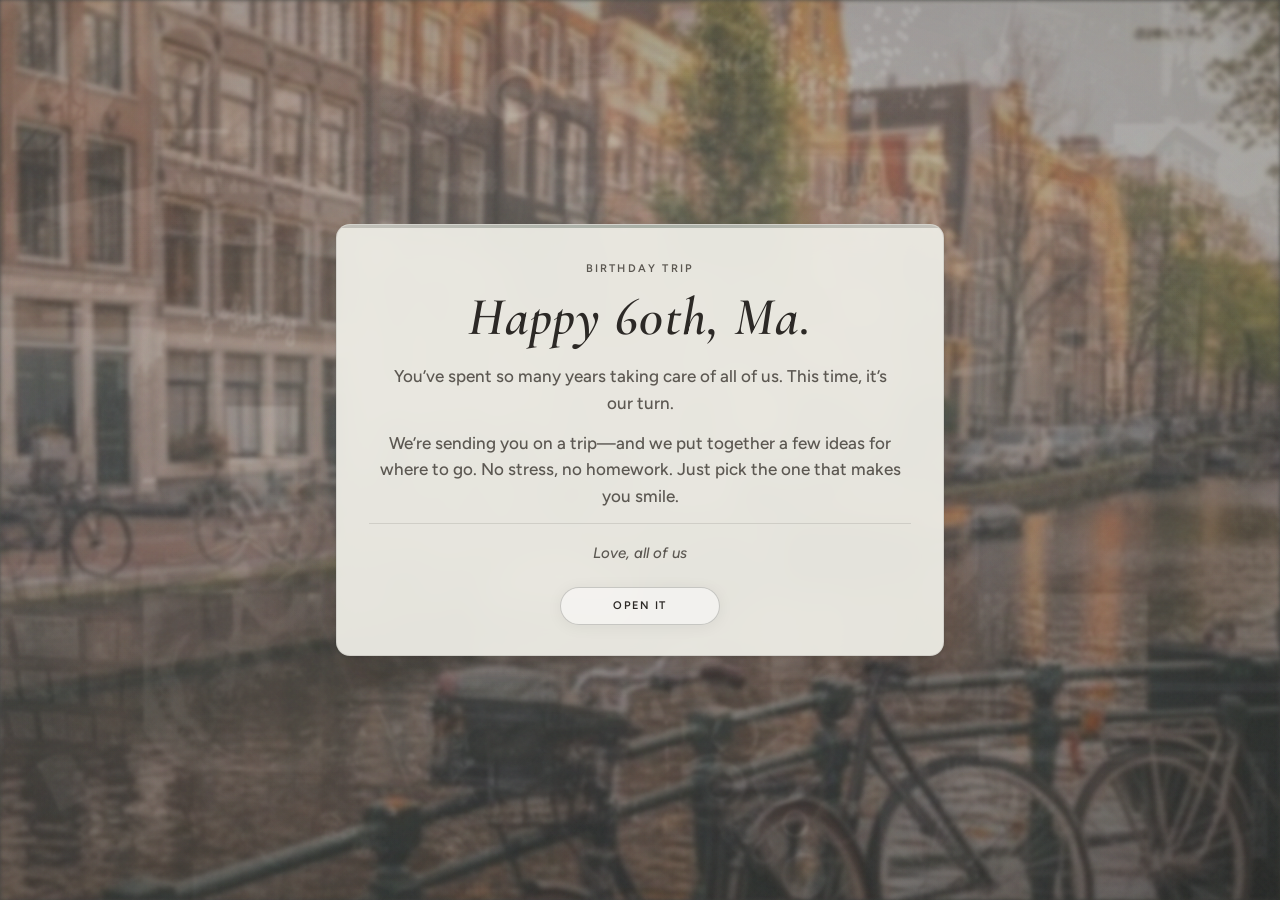
==== commit cce14ad6: "chore: Maa -> Ma" ====
--- a/index.html
+++ b/index.html
@@ -12,7 +12,7 @@
   </script>
   <meta name="viewport" content="width=device-width, initial-scale=1.0, viewport-fit=cover" />
   <meta name="referrer" content="strict-origin-when-cross-origin" />
-  <title>Happy 60th, Maa</title>
+  <title>Happy 60th, Ma</title>
   <link rel="icon" href="favicon.svg" type="image/svg+xml" />
   <link rel="preconnect" href="https://fonts.googleapis.com" />
   <link rel="preconnect" href="https://fonts.gstatic.com" crossorigin />
@@ -34,7 +34,7 @@
     <div class="landing__panel">
       <header class="landing__header">
         <p class="landing__kicker">Birthday trip</p>
-        <h1 class="landing__title">Happy 60th, Maa.</h1>
+        <h1 class="landing__title">Happy 60th, Ma.</h1>
         <p class="landing__lede">
           You’ve spent so many years taking care of all of us. This time, it’s our turn.
         </p>
--- a/styles.css
+++ b/styles.css
@@ -474,7 +474,6 @@
 
 .city-board {
   position: relative;
-  z-index: 1;
   background: var(--city-paper);
   padding: clamp(2.25rem, 5vw, 3rem) 0 clamp(1.5rem, 4vw, 2.25rem);
 }
@@ -1271,8 +1270,8 @@
 
 .feed__pin__card.is-modal-expanded .feed__pin__media--video iframe {
   display: block;
-  width: 100%;
-  height: 100%;
+  width: 100% !important;
+  height: 100% !important;
   border: 0;
 }
 
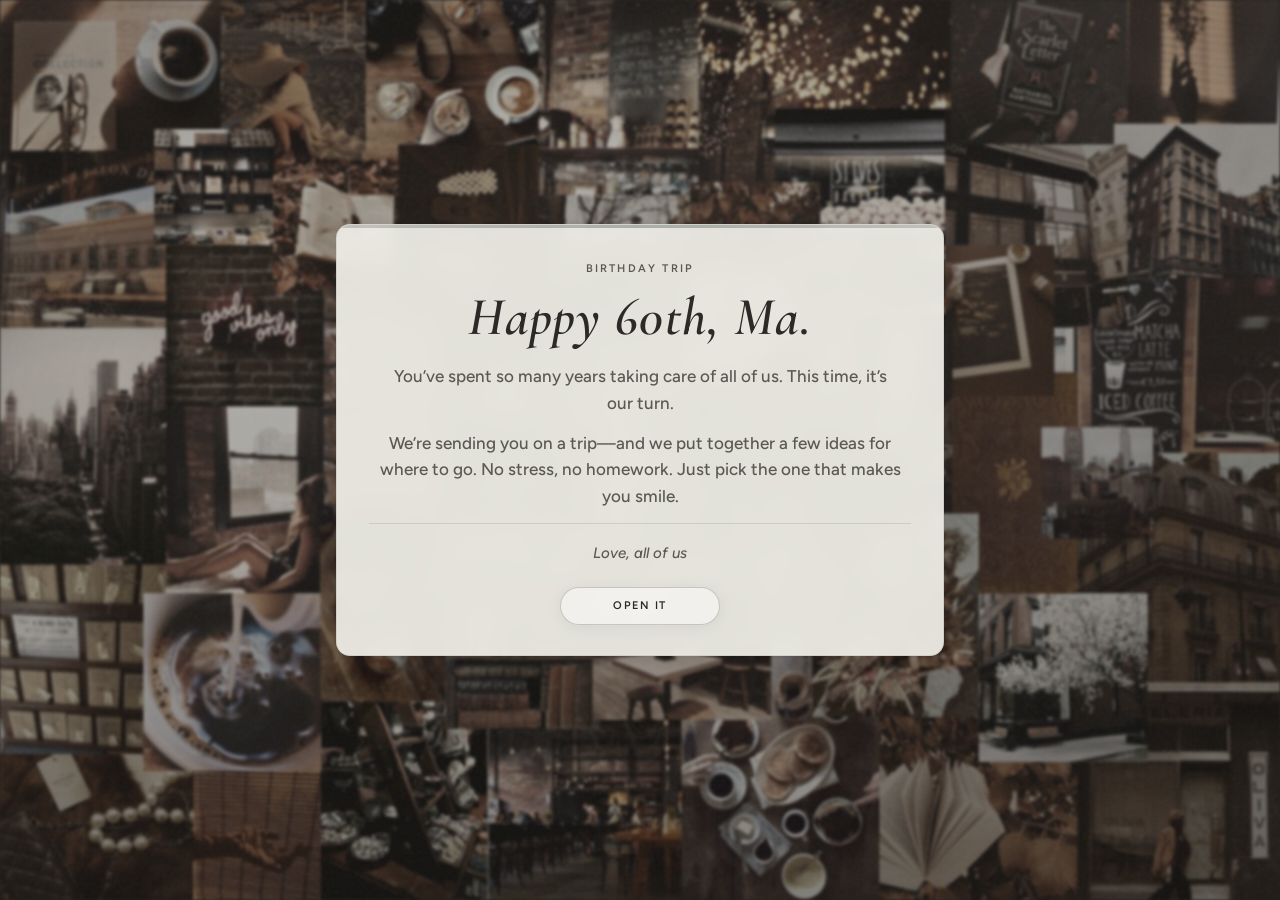
==== commit 4ae1b13f: "City maps: Google My Maps embeds (Amsterdam, Paris), London Covent Garden embed; city page map ifram" ====
--- a/index.html
+++ b/index.html
@@ -24,8 +24,7 @@
 </head>
 <body class="page-home">
   <div class="page-bg" aria-hidden="true">
-    <div class="page-bg__parallax page-bg__parallax--home-base"></div>
-    <div class="page-bg__parallax page-bg__parallax--home-map"></div>
+    <div class="page-bg__parallax"></div>
     <div class="page-bg__tint"></div>
   </div>
   <div class="noise" aria-hidden="true"></div>
--- a/styles.css
+++ b/styles.css
@@ -691,51 +691,32 @@
   );
 }
 
-/* Reset city defaults; two layers = photo atmosphere + faint map texture */
+/* Home: full-bleed world map (assets/home-world-map-bg.png) */
 body.page-home .page-bg__parallax {
-  background-image: none;
+  background-image: url("assets/home-world-map-bg.png");
+  background-position: center center;
+  background-size: cover;
+  background-repeat: no-repeat;
   width: 100vw;
   height: 100vh;
   min-width: 100%;
   min-height: 100%;
   margin-left: -50vw;
   margin-top: -50vh;
-  opacity: 1;
-  filter: none;
-}
-
-/* Golden-hour canal: reads as “journey,” not a cartoon map */
-body.page-home .page-bg__parallax--home-base {
-  background-image: url("assets/amsterdam-canal-golden.png");
-  background-position: center 42%;
-  background-size: cover;
-  background-repeat: no-repeat;
-  opacity: 0.68;
-  filter: blur(2px) saturate(0.88) brightness(0.92);
-}
-
-/* Map only as a whisper; swap/remove this layer if you replace the PNG with a vintage chart */
-body.page-home .page-bg__parallax--home-map {
-  background-image: url("assets/home-world-map-bg.png");
-  background-position: center center;
-  background-size: cover;
-  background-repeat: no-repeat;
-  opacity: 0.2;
-  filter: grayscale(1) contrast(1.08) blur(1.75px);
-  mix-blend-mode: soft-light;
+  opacity: 0.88;
+  filter: blur(1.5px) sepia(0.14) saturate(0.78) brightness(0.94) contrast(1.03);
 }
 
 body.page-home .page-bg__tint {
-  /* Align with city pages: muted sage / warm neutral wash */
   background: linear-gradient(
     165deg,
-    rgba(200, 208, 198, 0.22) 0%,
-    rgba(165, 172, 168, 0.28) 48%,
-    rgba(72, 78, 74, 0.42) 100%
+    rgba(88, 82, 72, 0.25) 0%,
+    rgba(62, 58, 52, 0.32) 45%,
+    rgba(36, 34, 30, 0.48) 100%
   );
 }
 
-/* Soft vignette + faint spotlight so the first view feels “lit,” not flat */
+/* Vignette: keep map readable while the card stays the focus */
 body.page-home .page-bg::after {
   content: "";
   position: absolute;
@@ -744,11 +725,11 @@
   pointer-events: none;
   background:
     radial-gradient(
-      ellipse 72% 58% at 50% 42%,
-      rgba(255, 252, 246, 0.14) 0%,
-      transparent 62%
+      ellipse 78% 62% at 50% 44%,
+      rgba(255, 252, 246, 0.08) 0%,
+      transparent 58%
     ),
-    radial-gradient(ellipse 105% 95% at 50% 50%, transparent 40%, rgba(38, 32, 26, 0.22) 100%);
+    radial-gradient(ellipse 108% 98% at 50% 50%, transparent 35%, rgba(24, 22, 20, 0.35) 100%);
 }
 
 body.page-home {
@@ -758,7 +739,7 @@
   align-items: center;
   min-height: 100vh;
   min-height: 100dvh;
-  background: #2a2826;
+  background: #1e1c1a;
   color: var(--city-ink);
 }
 
@@ -1040,7 +1021,14 @@
   background: #e8e6e1;
 }
 
-.map-block__frame iframe {
+/* Google My Maps embed: fixed height so the iframe has a real box */
+.map-block__frame.map-block__frame--embed {
+  aspect-ratio: unset;
+  min-height: 280px;
+  height: clamp(280px, 52vh, 420px);
+}
+
+.trip-map-my-maps-embed {
   display: block;
   position: absolute;
   inset: 0;
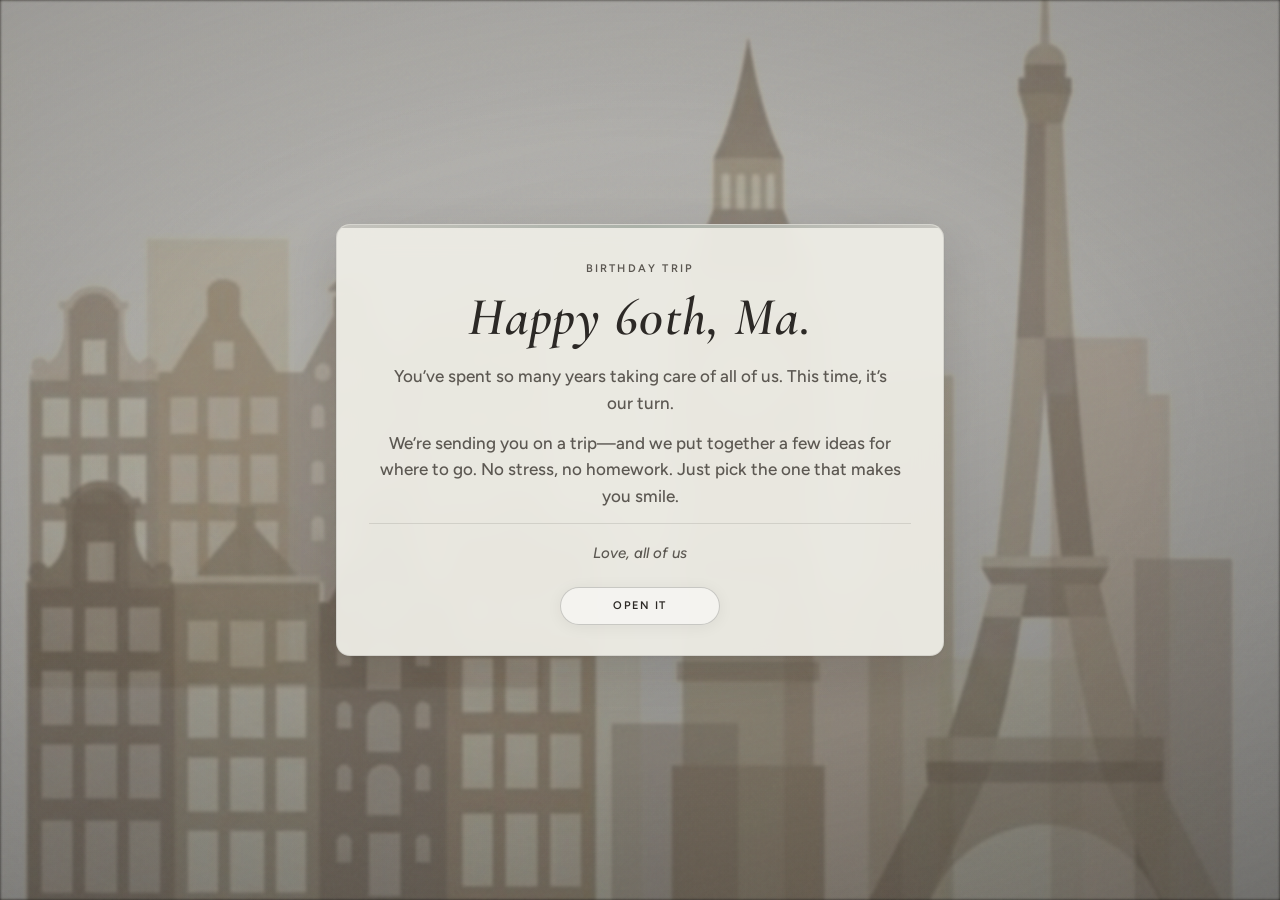
==== commit 497f22b2: "feat: add og:meta images" ====
--- a/index.html
+++ b/index.html
@@ -13,6 +13,20 @@
   <meta name="viewport" content="width=device-width, initial-scale=1.0, viewport-fit=cover" />
   <meta name="referrer" content="strict-origin-when-cross-origin" />
   <title>Happy 60th, Ma</title>
+  <meta name="description" content="A curated birthday trip planner featuring Amsterdam, Paris, and London." />
+  
+  <!-- Open Graph / Facebook -->
+  <meta property="og:type" content="website" />
+  <meta property="og:title" content="Happy 60th, Ma" />
+  <meta property="og:description" content="A curated birthday trip planner featuring Amsterdam, Paris, and London." />
+  <meta property="og:image" content="assets/home-world-map-bg.png" />
+
+  <!-- Twitter -->
+  <meta property="twitter:card" content="summary_large_image" />
+  <meta property="twitter:title" content="Happy 60th, Ma" />
+  <meta property="twitter:description" content="A curated birthday trip planner featuring Amsterdam, Paris, and London." />
+  <meta property="twitter:image" content="assets/home-world-map-bg.png" />
+
   <link rel="icon" href="favicon.svg" type="image/svg+xml" />
   <link rel="preconnect" href="https://fonts.googleapis.com" />
   <link rel="preconnect" href="https://fonts.gstatic.com" crossorigin />
